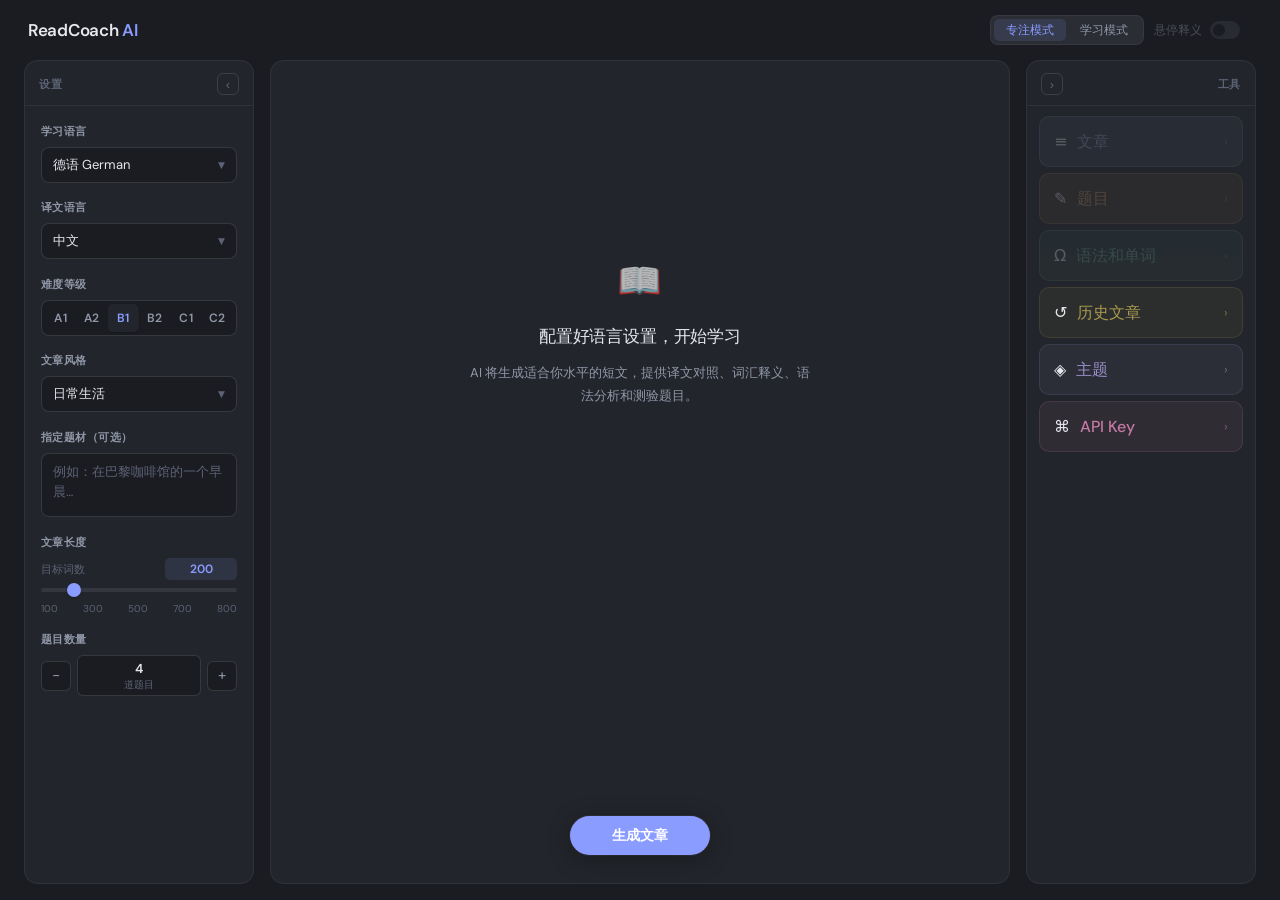
==== src/index.html @ 90c887c9 "Initial ReadCoach AI project" ====
<!DOCTYPE html>
<html lang="zh">

<head>
  <meta charset="UTF-8">
  <meta name="viewport" content="width=device-width, initial-scale=1.0">
  <title>ReadCoach AI · 智能语言学习</title>
  <link rel="stylesheet" href="css/theme.css">
  <link rel="stylesheet" href="css/layout.css">
  <link rel="stylesheet" href="css/components.css">
  <link rel="stylesheet" href="css/reading.css">
  <link rel="stylesheet" href="css/quiz.css">
</head>

<body>

  <!-- ═══════════════════════════════════════
       TOP BAR
       ═══════════════════════════════════════ -->
  <div class="top-bar">
    <div class="logo">ReadCoach<span> AI</span></div>
    <div class="top-bar-right">
      <div class="mode-toggle">
        <button class="mode-btn focus-active active" id="modeFocusBtn" onclick="setMode('focus')">专注模式</button>
        <button class="mode-btn" id="modeStudyBtn" onclick="setMode('study')">学习模式</button>
      </div>
      <div class="word-toggle">
        <span class="wt-label">悬停释义</span>
        <label class="toggle-switch">
          <input type="checkbox" id="wordModeToggle" checked onchange="updateWordMode()">
          <div class="tog-track"></div>
          <div class="tog-thumb"></div>
        </label>
      </div>
    </div>
  </div>

  <!-- ═══════════════════════════════════════
       THREE-COLUMN LAYOUT
       ═══════════════════════════════════════ -->
  <div class="three-col" id="threecol">

    <!-- ── LEFT COLUMN: params ── -->
    <div class="col col-left" id="colLeft">
      <div class="col-hdr">
        <span style="font-size:11px;font-weight:600;letter-spacing:.05em;color:var(--text3)">设置</span>
        <button class="col-collapse-btn" id="collapseBtn" onclick="toggleLeft()" title="收起">‹</button>
      </div>
      <div class="col-body">
        <div class="aside-inner">

          <div class="field-group">
            <div class="field-label">学习语言</div>
            <div class="custom-select" id="targetLangSelect" data-target="targetLang" data-callback="onLangChange">
              <div class="cs-header" onclick="toggleCS(event, 'targetLangSelect')">
                <span class="cs-header-text">德语 German</span>
                <span class="cs-arrow">▼</span>
              </div>
              <div class="cs-list">
                <div class="cs-option active" data-value="German" onclick="selectCS('targetLangSelect', this)">德语 German
                </div>
                <div class="cs-option" data-value="French" onclick="selectCS('targetLangSelect', this)">法语 French</div>
                <div class="cs-option" data-value="Spanish" onclick="selectCS('targetLangSelect', this)">西班牙语 Spanish
                </div>
                <div class="cs-option" data-value="Italian" onclick="selectCS('targetLangSelect', this)">意大利语 Italian
                </div>
                <div class="cs-option" data-value="Japanese" onclick="selectCS('targetLangSelect', this)">日语 Japanese
                </div>
                <div class="cs-option" data-value="Korean" onclick="selectCS('targetLangSelect', this)">韩语 Korean</div>
                <div class="cs-option" data-value="Portuguese" onclick="selectCS('targetLangSelect', this)">葡萄牙语
                  Portuguese</div>
                <div class="cs-option" data-value="Russian" onclick="selectCS('targetLangSelect', this)">俄语 Russian
                </div>
                <div class="cs-option" data-value="Arabic" onclick="selectCS('targetLangSelect', this)">阿拉伯语 Arabic
                </div>
                <div class="cs-option" data-value="Dutch" onclick="selectCS('targetLangSelect', this)">荷兰语 Dutch</div>
                <div class="cs-option" data-value="English" onclick="selectCS('targetLangSelect', this)">英语 English
                </div>
              </div>
            </div>
            <input type="hidden" id="targetLang" value="German">
          </div>

          <div class="field-group">
            <div class="field-label">译文语言</div>
            <div class="custom-select" id="nativeLangSelect" data-target="nativeLang">
              <div class="cs-header" onclick="toggleCS(event, 'nativeLangSelect')">
                <span class="cs-header-text">中文</span>
                <span class="cs-arrow">▼</span>
              </div>
              <div class="cs-list">
                <div class="cs-option active" data-value="Chinese" onclick="selectCS('nativeLangSelect', this)">中文</div>
                <div class="cs-option" data-value="English" onclick="selectCS('nativeLangSelect', this)">英文</div>
              </div>
            </div>
            <input type="hidden" id="nativeLang" value="Chinese">
          </div>

          <div class="field-group">
            <div class="field-label">难度等级</div>
            <div class="level-grid">
              <div class="level-btn" data-level="A1">A1</div>
              <div class="level-btn" data-level="A2">A2</div>
              <div class="level-btn active" data-level="B1">B1</div>
              <div class="level-btn" data-level="B2">B2</div>
              <div class="level-btn" data-level="C1">C1</div>
              <div class="level-btn" data-level="C2">C2</div>
            </div>
          </div>

          <div class="field-group">
            <div class="field-label">文章风格</div>
            <div class="style-dropdown" id="styleDropdown">
              <div class="style-header" id="styleHeader" onclick="toggleStyleList()">
                <span class="style-header-text" id="styleHeaderText">日常生活</span>
                <span class="style-arrow">▼</span>
              </div>
              <div class="style-list" id="styleList">
                <div class="style-option active" data-style="日常生活" onclick="selectStyle(this)"><span
                    class="s-check">✓</span>日常生活</div>
                <div class="style-option" data-style="旅行游记" onclick="selectStyle(this)"><span
                    class="s-check">✓</span>旅行游记</div>
                <div class="style-option" data-style="美食文化" onclick="selectStyle(this)"><span
                    class="s-check">✓</span>美食文化</div>
                <div class="style-option" data-style="历史故事" onclick="selectStyle(this)"><span
                    class="s-check">✓</span>历史故事</div>
                <div class="style-option" data-style="科技话题" onclick="selectStyle(this)"><span
                    class="s-check">✓</span>科技话题</div>
                <div class="style-option" data-style="自然环境" onclick="selectStyle(this)"><span
                    class="s-check">✓</span>自然环境</div>
                <div class="style-option" data-style="文学诗歌" onclick="selectStyle(this)"><span
                    class="s-check">✓</span>文学诗歌</div>
                <div class="style-option" data-style="新闻报道" onclick="selectStyle(this)"><span
                    class="s-check">✓</span>新闻报道</div>
                <div class="style-option" data-style="商务职场" onclick="selectStyle(this)"><span
                    class="s-check">✓</span>商务职场</div>
                <div class="style-option" data-style="儿童故事" onclick="selectStyle(this)"><span
                    class="s-check">✓</span>儿童故事</div>
                <div class="style-option" data-style="custom" onclick="selectStyle(this)"><span
                    class="s-check">✓</span>其他（自定义）</div>
                <div class="style-custom-row" id="styleCustomRow" style="display:none">
                  <input type="text" id="styleCustomInput" placeholder="输入自定义风格…" oninput="onCustomStyle()">
                </div>
              </div>
            </div>
          </div>

          <div class="field-group">
            <div class="field-label">指定题材（可选）</div>
            <textarea id="customTopic" placeholder="例如：在巴黎咖啡馆的一个早晨…"></textarea>
          </div>

          <div class="field-group">
            <div class="field-label">文章长度</div>
            <div class="length-slider-wrap">
              <div class="length-slider-top">
                <span style="font-size:11px;color:var(--text3)">目标词数</span>
                <input type="number" class="length-val" id="lengthVal" min="100" max="800" value="200"
                  onchange="onLengthChange()" onblur="onLengthChange()">
              </div>
              <input type="range" id="lengthSlider" min="100" max="800" step="1" value="200"
                oninput="updateLengthLabel()">
              <div class="length-range">
                <span>100</span><span>300</span><span>500</span><span>700</span><span>800</span>
              </div>
            </div>
          </div>

          <div class="field-group">
            <div class="field-label">题目数量</div>
            <div class="quiz-count-row">
              <button class="quiz-count-btn" id="quizCountDec" onclick="changeQuizCount(-1)">−</button>
              <div class="quiz-count-display">
                <span id="quizCountVal">4</span>
                <span class="quiz-count-sub">道题目</span>
              </div>
              <button class="quiz-count-btn" id="quizCountInc" onclick="changeQuizCount(1)">+</button>
            </div>
            <div class="quiz-warn" id="quizWarn">
              <span class="quiz-warn-icon">⚠</span>
              <span id="quizWarnText"></span>
            </div>
          </div>

        </div><!-- end aside-inner -->
      </div><!-- end col-body -->
    </div><!-- end col-left -->

    <!-- ── MIDDLE COLUMN: content area ── -->
    <div class="col col-mid" id="colMid">
      <div class="col-body mid-content">
        <div id="main">
          <div class="welcome" id="welcome">
            <div class="welcome-icon">📖</div>
            <h2>配置好语言设置，开始学习</h2>
            <p>AI 将生成适合你水平的短文，提供译文对照、词汇释义、语法分析和测验题目。</p>
          </div>
        </div>
      </div>
      <div class="gen-fab" id="genFab">
        <button class="btn-generate" id="generateBtn" onclick="generateArticle()">
          <svg class="spin-icon" width="13" height="13" viewBox="0 0 24 24" fill="none" stroke="currentColor"
            stroke-width="2.5">
            <path
              d="M12 2v4M12 18v4M4.93 4.93l2.83 2.83M16.24 16.24l2.83 2.83M2 12h4M18 12h4M4.93 19.07l2.83-2.83M16.24 7.76l2.83-2.83" />
          </svg>
          生成文章
        </button>
      </div>
    </div><!-- end col-mid -->

    <!-- ── RIGHT COLUMN: tool cards + inline panels ── -->
    <div class="col col-right" id="colRight">
      <div class="col-hdr">
        <button class="col-collapse-btn" id="collapseRightBtn" onclick="toggleRight()" title="收起">›</button>
        <span style="font-size:11px;font-weight:600;letter-spacing:.05em;color:var(--text3)">工具</span>
      </div>
      <div class="col-body">
        <div class="tool-grid">
          <div class="tool-card tc-article disabled" id="tcArticle" onclick="switchView('article')">
            <div class="tc-icon">≡</div>
            <div class="tc-label">文章</div>
            <div class="tc-arrow">›</div>
          </div>
          <div class="tool-card tc-quiz disabled" id="tcQuiz" onclick="switchView('quiz')">
            <div class="tc-icon">✎</div>
            <div class="tc-label">题目</div>
            <div class="tc-arrow">›</div>
          </div>
          <div class="tool-card tc-grammar disabled" id="tcGrammar" onclick="switchView('grammar')">
            <div class="tc-icon">Ω</div>
            <div class="tc-label">语法和单词</div>
            <div class="tc-arrow">›</div>
          </div>
          <div class="tool-card tc-history" id="tcHistory" onclick="openHistory()">
            <div class="tc-icon">↺</div>
            <div class="tc-label">历史文章</div>
            <div class="tc-arrow">›</div>
          </div>
          <div class="tool-card tc-theme" id="tcTheme" onclick="toggleThemePanel()">
            <div class="tc-icon">◈</div>
            <div class="tc-label">主题</div>
            <div class="tc-arrow">›</div>
          </div>
          <div class="tool-card tc-apikey" id="tcApiKey" onclick="toggleApiKey()">
            <div class="tc-icon">⌘</div>
            <div class="tc-label">API Key</div>
            <div class="tc-arrow">›</div>
          </div>
        </div>

        <!-- API Key inline panel -->
        <div class="right-panel" id="apiKeyDropdown">
          <div class="api-field-row">
            <label>模型</label>
            <select id="apiModelSelect" class="api-model-select" onchange="setModel(this.value)"></select>
          </div>
          <div class="api-field-row">
            <label id="apiKeyLabel">Key</label>
            <input type="password" id="apiKey" placeholder="sk-..." autocomplete="off" oninput="saveKey()">
          </div>
          <div class="api-field-row" style="justify-content:space-between">
            <div style="display:flex;align-items:center;gap:6px">
              <div class="api-status" id="apiStatus"></div>
              <span style="font-size:11px;color:var(--text3)">DeepSeek</span>
            </div>
            <button class="api-provider-btn active" onclick="toggleDebug()" id="debugToggleBtn"
              style="flex:none;padding:3px 10px">Debug</button>
          </div>
        </div>

        <!-- Theme inline panel -->
        <div class="right-panel" id="themePanelDropdown">
          <div style="font-size:11px;font-weight:600;color:var(--text3);letter-spacing:.04em;margin-bottom:2px">明暗模式
          </div>
          <div class="theme-mode-row">
            <button class="theme-opt-btn active" id="modeDarkBtn" onclick="setAppearance('dark')">🌙 暗色</button>
            <button class="theme-opt-btn" id="modeLightBtn" onclick="setAppearance('light')">☀️ 亮色</button>
          </div>
        </div>

      </div><!-- end col-body -->
    </div><!-- end col-right -->

  </div><!-- end three-col -->

  <!-- Tooltip -->
  <div class="tooltip" id="tooltip">
    <div class="tt-word-row">
      <span class="tt-word" id="ttWord"></span>
      <span class="gender-badge gb-hide" id="ttGender"></span>
    </div>
    <div class="tt-pos" id="ttPos"></div>
    <div class="tt-def" id="ttDef"></div>
    <div class="tt-loading" id="ttLoading"></div>
  </div>

  <!-- History overlay -->
  <div class="hist-overlay" id="histOverlay" onclick="histOverlayClick(event)">
    <div class="hist-panel">
      <div class="hist-hdr">
        <span class="hist-hdr-title">历史文章</span>
        <button class="hist-close" onclick="closeHistory()">✕</button>
      </div>
      <button class="hist-new-btn" onclick="newArticle()">
        <span class="hist-new-icon">+</span>
        <span>新建文章</span>
      </button>
      <div class="hist-list" id="histList"></div>
      <button class="hist-clear-btn" onclick="clearHistory()">清空全部历史</button>
    </div>
  </div>

  <!-- Debug panel -->
  <div id="debugWrap" style="display:none;position:fixed;inset:0;z-index:9999">
    <div style="position:absolute;inset:0;background:rgba(0,0,0,.65)" onclick="toggleDebug()"></div>
    <div
      style="position:absolute;top:32px;left:50%;transform:translateX(-50%);width:min(860px,96vw);height:calc(100vh - 64px);background:#16161e;border-radius:12px;display:flex;flex-direction:column;overflow:hidden;border:1px solid #3a3a5c;box-shadow:0 24px 64px rgba(0,0,0,.6)">
      <div
        style="display:flex;align-items:center;padding:10px 16px;background:#1e1e2c;border-bottom:1px solid #3a3a5c;gap:10px;flex-shrink:0">
        <span style="font:700 12px/1 monospace;color:#7c7cf8;letter-spacing:.06em">DEBUG</span>
        <span style="font-size:12px;color:#aaa">原始模型回复</span>
        <span style="font-size:11px;color:#555;margin-left:4px">· 点击条目展开 · 点击背景关闭</span>
        <button onclick="clearDebug()"
          style="margin-left:auto;font-size:11px;padding:3px 12px;border:1px solid #444;background:#2a2a3c;color:#ccc;border-radius:5px;cursor:pointer">清空</button>
        <button onclick="toggleDebug()"
          style="font-size:11px;padding:3px 12px;border:1px solid #444;background:#2a2a3c;color:#ccc;border-radius:5px;cursor:pointer">✕
          关闭</button>
      </div>
      <div id="debugPanel" style="flex:1;overflow-y:auto;padding:10px 12px;display:flex;flex-direction:column;gap:6px">
      </div>
    </div>
  </div>

  <!-- JS in dependency order -->
  <script src="js/api.js"></script>
  <script src="js/grammar.js"></script>
  <script src="js/history.js"></script>
  <script src="js/article.js"></script>
  <script src="js/quiz.js"></script>
  <script src="js/ui.js"></script>
</body>

</html>
---- src/css/theme.css ----
/* ============================================================
   ReadCoach AI · theme.css
   CSS custom properties + dark/light + blue/purple themes
   ============================================================ */

@import url('https://fonts.googleapis.com/css2?family=Crimson+Pro:ital,wght@0,400;0,500;0,600;1,400&family=DM+Sans:wght@400;500;600;700&display=swap');

/* ── Structural tokens ── */
:root {
  --aside-w: 280px;
  --header-h: 56px;
  --transition: 0.22s ease;
  --font-ui: 'DM Sans', 'Helvetica Neue', system-ui, sans-serif;
  --font-read: 'Crimson Pro', 'Source Serif Pro', Georgia, serif;

  --r-sm: 6px;
  --r-md: 8px;
  --r-lg: 12px;
  --r-xl: 16px;

  /* semantic status colors — theme-agnostic */
  --green: #4ade80;
  --green-bg: rgba(74, 222, 128, 0.10);
  --red: #f87171;
  --red-bg: rgba(248, 113, 113, 0.10);
  --teal: #5eead4;
  --teal-bg: rgba(94, 234, 212, 0.10);
  --pink: #f0a4b6;
  --pink-bg: rgba(240, 164, 182, 0.10);
  --blue-c: #7fb3e3;
  --blue-bg: rgba(127, 179, 227, 0.10);
}

/* ══ DARK · INDIGO (default) ══ */
:root,
html.theme-blue {
  --bg: #1a1c21;
  --bg2: #22252b;
  --bg3: #2a2d34;
  --surface: #34373f;
  --surface2: #40434c;
  --border: rgba(255, 255, 255, 0.06);
  --border2: rgba(255, 255, 255, 0.12);
  --text: #e6e8ee;
  --text2: #9097a8;
  --text3: #5d6376;
  --accent: #8a9cff;
  --accent2: #aab8ff;
  --accent-bg: rgba(138, 156, 255, 0.12);
  --amber: #8a9cff;
  --amber-bg: rgba(138, 156, 255, 0.10);
  --blue: #7fb3e3;
  --shadow-md: 0 4px 16px rgba(0, 0, 0, 0.35);
  --shadow-lg: 0 16px 48px rgba(0, 0, 0, 0.45);
}

/* ══ LIGHT · INDIGO ══ */
html.light.theme-blue,
html.theme-blue.light {
  --bg: #fafaf8;
  --bg2: #ffffff;
  --bg3: #f4f4f1;
  --surface: #ececea;
  --surface2: #dfdfdd;
  --border: rgba(20, 22, 30, 0.08);
  --border2: rgba(20, 22, 30, 0.16);
  --text: #181a1f;
  --text2: #5a6072;
  --text3: #8e94a3;
  --accent: #4c5fd8;
  --accent2: #3a4dc4;
  --accent-bg: rgba(76, 95, 216, 0.09);
  --amber: #4c5fd8;
  --amber-bg: rgba(76, 95, 216, 0.08);
  --blue: #2563a8;
  --shadow-md: 0 4px 14px rgba(20, 22, 30, 0.06);
  --shadow-lg: 0 16px 42px rgba(20, 22, 30, 0.10);
}

/* ══ DARK · VIOLET ══ */
html.theme-purple {
  --bg: #1a1c21;
  --bg2: #22252b;
  --bg3: #2a2d34;
  --surface: #34373f;
  --surface2: #40434c;
  --border: rgba(255, 255, 255, 0.06);
  --border2: rgba(255, 255, 255, 0.12);
  --text: #ecebf0;
  --text2: #9a93a8;
  --text3: #615a73;
  --accent: #b48dff;
  --accent2: #c9aaff;
  --accent-bg: rgba(180, 141, 255, 0.12);
  --amber: #b48dff;
  --amber-bg: rgba(180, 141, 255, 0.10);
  --blue: #7fb3e3;
  --shadow-md: 0 4px 16px rgba(0, 0, 0, 0.35);
  --shadow-lg: 0 16px 48px rgba(0, 0, 0, 0.45);
}

/* ══ LIGHT · VIOLET ══ */
html.theme-purple.light {
  --bg: #faf9fb;
  --bg2: #ffffff;
  --bg3: #f3f1f6;
  --surface: #ebe9ef;
  --surface2: #ddd9e4;
  --border: rgba(20, 18, 30, 0.08);
  --border2: rgba(20, 18, 30, 0.16);
  --text: #1b181f;
  --text2: #5c5670;
  --text3: #8e88a0;
  --accent: #7a4fd6;
  --accent2: #643cc0;
  --accent-bg: rgba(122, 79, 214, 0.09);
  --amber: #7a4fd6;
  --amber-bg: rgba(122, 79, 214, 0.08);
  --blue: #2563a8;
  --shadow-md: 0 4px 14px rgba(20, 18, 30, 0.06);
  --shadow-lg: 0 16px 42px rgba(20, 18, 30, 0.10);
}

* {
  box-sizing: border-box;
  margin: 0;
  padding: 0;
}

html,
body {
  min-height: 100%;
}

html {
  overflow-x: hidden;
}

body {
  background: var(--bg);
  color: var(--text);
  font-family: var(--font-ui);
  font-feature-settings: 'ss01', 'cv11';
  min-height: 100vh;
  display: flex;
  flex-direction: column;
  -webkit-font-smoothing: antialiased;
  -moz-osx-font-smoothing: grayscale;
  overflow-x: hidden;
  max-width: 100vw;
}
---- src/css/layout.css ----
/* ============================================================
   ReadCoach AI · layout.css
   Three-column layout, top bar, column collapse
   ============================================================ */

html,
body {
  height: 100%;
}

body {
  height: 100vh;
  overflow: hidden;
  padding: 0 24px 16px;
  /* top handled by .top-bar */
  display: flex;
  flex-direction: column;
  gap: 0;
}

/* Logo */
.logo {
  font-family: var(--font-ui);
  font-size: 17px;
  font-weight: 600;
  color: var(--text);
  letter-spacing: -0.015em;
  white-space: nowrap;
  padding-right: 0.5rem;
  flex-shrink: 0;
}

.logo span {
  color: var(--accent);
  font-weight: 600;
}

.header-right {
  display: flex;
  align-items: center;
  gap: 8px;
  margin-left: auto;
  flex-shrink: 0;
}

/* ── Top bar ── */
.top-bar {
  height: 60px;
  flex-shrink: 0;
  display: flex;
  align-items: center;
  justify-content: space-between;
  padding: 0 4px;
  gap: 16px;
}

.top-bar-right {
  display: flex;
  align-items: center;
  gap: 10px;
  flex-shrink: 0;
}

/* word-toggle in top bar: remove left border */
.top-bar .word-toggle {
  border-left: none;
  padding-left: 0;
}

.three-col {
  flex: 1;
  display: flex;
  gap: 16px;
  min-height: 0;
  overflow: hidden;
}

/* ── Generic column card ── */
.col {
  background: var(--bg2);
  border: 1px solid var(--border);
  border-radius: 14px;
  display: flex;
  flex-direction: column;
  overflow: hidden;
  min-height: 0;
}

.col-hdr {
  display: flex;
  align-items: center;
  justify-content: space-between;
  padding: 12px 14px 10px;
  border-bottom: 1px solid var(--border);
  flex-shrink: 0;
}

.col-body {
  flex: 1;
  overflow-y: auto;
  min-height: 0;
}

/* ── LEFT column ── */
.col-left {
  flex: 1 0 0px;
  min-width: 210px;
  transition: min-width var(--transition), flex var(--transition), border-width var(--transition);
}

.col-left.collapsed {
  flex: 0 0 36px !important;
  min-width: 36px !important;
}

.col-collapse-btn {
  background: none;
  border: 1px solid var(--border2);
  color: var(--text3);
  width: 22px;
  height: 22px;
  border-radius: var(--r-sm);
  cursor: pointer;
  display: flex;
  align-items: center;
  justify-content: center;
  font-size: 13px;
  flex-shrink: 0;
  line-height: 1;
  transition: var(--transition);
}

.col-collapse-btn:hover {
  background: var(--bg3);
  color: var(--text);
}

.aside-inner {
  padding: 1.1rem 1rem 1.2rem;
  display: flex;
  flex-direction: column;
  gap: 1.1rem;
}

/* ── MIDDLE column ── */
.col-mid {
  flex: 3.236 0 0px;
  /* golden-ratio: mid ≈ 61.8 %, each side ≈ 19.1 % */
  min-width: 0;
  position: relative;
}

.mid-content {
  padding: 1.5rem 2rem 5rem;
  display: flex;
  flex-direction: column;
  align-items: center;
  gap: 1.25rem;
}

.mid-content>* {
  width: 100%;
  max-width: 1280px;
}

/* View switching */
.mid-view-article #quizSection,
.mid-view-article #grammarSection {
  display: none;
}

.mid-view-quiz #articleCard,
.mid-view-quiz #grammarSection {
  display: none;
}

.mid-view-grammar #articleCard,
.mid-view-grammar #quizSection {
  display: none;
}

/* Floating generate button */
.gen-fab {
  position: absolute;
  bottom: 28px;
  left: 50%;
  transform: translateX(-50%);
  z-index: 10;
  display: flex;
}

/* ── RIGHT column ── */
.col-right {
  flex: 1 0 0px;
  min-width: 190px;
  transition: min-width var(--transition), flex var(--transition), border-width var(--transition);
}

.col-right.collapsed {
  flex: 0 0 36px !important;
  min-width: 36px !important;
}

/* Thin-strip state: hide body + label, center the toggle button */
.col-left.collapsed .col-body,
.col-right.collapsed .col-body {
  display: none;
}

.col-left.collapsed .col-hdr,
.col-right.collapsed .col-hdr {
  justify-content: center;
  border-bottom: none;
  padding: 12px 7px;
}

.col-left.collapsed .col-hdr> :not(button),
.col-right.collapsed .col-hdr> :not(button) {
  display: none;
}

/* three-col needs position:relative for any absolute children */
.three-col {
  position: relative;
}

/* Main content container */
#main {
  width: 100%;
  display: flex;
  flex-direction: column;
  gap: 1.25rem;
}

/* Welcome: center vertically in mid column */
.welcome {
  min-height: 55vh;
}
---- src/css/components.css ----
/* ============================================================
   ReadCoach AI · components.css
   Shared UI: buttons, cards, inputs, toggles, tool-grid,
   panels, modals, history, debug
   ============================================================ */

/* generic small pill button used across the header */
.btn-hist {
  background: transparent;
  border: 1px solid var(--border2);
  color: var(--text2);
  font-family: var(--font-ui);
  font-size: 12px;
  font-weight: 500;
  padding: 6px 11px;
  border-radius: var(--r-md);
  cursor: pointer;
  display: inline-flex;
  align-items: center;
  gap: 6px;
  white-space: nowrap;
  transition: var(--transition);
  height: 30px;
}

.btn-hist:hover {
  border-color: var(--text2);
  color: var(--text);
  background: var(--bg3);
}

/* mode toggle (focus / study) */
.mode-toggle {
  display: inline-flex;
  align-items: center;
  background: var(--bg3);
  border: 1px solid var(--border);
  border-radius: var(--r-md);
  padding: 3px;
  gap: 2px;
  height: 30px;
  flex-shrink: 0;
}

.mode-btn {
  font-size: 12px;
  font-weight: 500;
  padding: 0 12px;
  height: 22px;
  border: none;
  background: none;
  color: var(--text2);
  cursor: pointer;
  border-radius: 5px;
  transition: var(--transition);
  font-family: var(--font-ui);
  white-space: nowrap;
}

.mode-btn:hover {
  color: var(--text);
}

.mode-btn.active {
  background: var(--bg2);
  color: var(--text);
  box-shadow: 0 1px 3px rgba(0, 0, 0, 0.12);
}

.mode-btn.focus-active {
  background: var(--accent-bg);
  color: var(--accent);
  box-shadow: none;
}

/* hover-translate toggle */
.word-toggle {
  display: inline-flex;
  align-items: center;
  gap: 8px;
  padding: 0 12px;
  height: 30px;
  border-left: 1px solid var(--border);
  flex-shrink: 0;
}

.wt-label {
  font-size: 12px;
  color: var(--text2);
  white-space: nowrap;
}

.toggle-switch {
  position: relative;
  width: 30px;
  height: 18px;
  cursor: pointer;
  flex-shrink: 0;
}

.toggle-switch input {
  opacity: 0;
  width: 0;
  height: 0;
  position: absolute;
}

.tog-track {
  position: absolute;
  inset: 0;
  background: var(--surface2);
  border-radius: 9px;
  transition: var(--transition);
}

.tog-thumb {
  position: absolute;
  top: 3px;
  left: 3px;
  width: 12px;
  height: 12px;
  background: var(--bg);
  border-radius: 50%;
  transition: var(--transition);
  box-shadow: 0 1px 2px rgba(0, 0, 0, 0.15);
}

.toggle-switch input:checked~.tog-track {
  background: var(--accent);
}

.toggle-switch input:checked~.tog-thumb {
  left: 15px;
  background: #fff;
}

/* API key collapsible */
.api-key-wrap {
  position: relative;
  display: flex;
  align-items: center;
}

.api-key-trigger {
  display: inline-flex;
  align-items: center;
  gap: 7px;
  cursor: pointer;
  padding: 0 11px;
  height: 30px;
  border-radius: var(--r-md);
  background: transparent;
  border: 1px solid var(--border2);
  transition: var(--transition);
}

.api-key-trigger:hover {
  border-color: var(--text2);
  background: var(--bg3);
}

.api-key-trigger-label {
  font-size: 12px;
  font-weight: 500;
  color: var(--text2);
  white-space: nowrap;
}

.api-status {
  width: 7px;
  height: 7px;
  border-radius: 50%;
  background: var(--text3);
  flex-shrink: 0;
  transition: background 0.3s;
}

.api-status.ok {
  background: var(--green);
  box-shadow: 0 0 6px var(--green);
}

.api-key-dropdown {
  position: absolute;
  top: calc(100% + 8px);
  right: 0;
  background: var(--bg2);
  border: 1px solid var(--border2);
  border-radius: var(--r-lg);
  padding: 14px 16px;
  display: flex;
  flex-direction: column;
  gap: 10px;
  min-width: 310px;
  box-shadow: var(--shadow-lg);
  z-index: 500;
  opacity: 0;
  pointer-events: none;
  transform: translateY(-4px);
  transition: var(--transition);
}

.api-key-dropdown.open {
  opacity: 1;
  pointer-events: all;
  transform: translateY(0);
}

.api-provider-btns {
  display: flex;
  gap: 4px;
}

.api-provider-btn {
  flex: 1;
  font-size: 11px;
  font-weight: 500;
  padding: 4px 4px;
  border: 1px solid var(--border2);
  background: transparent;
  color: var(--text2);
  border-radius: var(--r-sm);
  cursor: pointer;
  font-family: var(--font-ui);
  transition: var(--transition);
  white-space: nowrap;
  text-align: center;
}

.api-provider-btn:hover {
  border-color: var(--text2);
  color: var(--text);
  background: var(--bg3);
}

.api-provider-btn.active {
  background: var(--accent-bg);
  border-color: var(--accent);
  color: var(--accent);
}

.api-field-row {
  display: flex;
  align-items: center;
  gap: 8px;
}

.api-field-row label {
  font-size: 11px;
  color: var(--text3);
  white-space: nowrap;
  min-width: 30px;
}

.api-model-select {
  flex: 1;
  background: var(--bg3);
  border: 1px solid var(--border);
  color: var(--text);
  font-size: 12px;
  padding: 5px 8px;
  border-radius: var(--r-sm);
  font-family: var(--font-ui);
  cursor: pointer;
  appearance: none;
  background-image: url("data:image/svg+xml,%3Csvg xmlns='http://www.w3.org/2000/svg' width='12' height='12' viewBox='0 0 24 24'%3E%3Cpath fill='%239097a8' d='M7 10l5 5 5-5z'/%3E%3C/svg%3E");
  background-repeat: no-repeat;
  background-position: right 6px center;
  padding-right: 22px;
}

.api-model-select:focus {
  outline: none;
  border-color: var(--accent);
}

.api-key-dropdown input {
  flex: 1;
  background: var(--bg3);
  border: 1px solid var(--border);
  color: var(--text);
  font-size: 12px;
  padding: 6px 10px;
  border-radius: var(--r-sm);
  font-family: ui-monospace, 'SF Mono', Menlo, monospace;
}

.api-key-dropdown input:focus {
  outline: none;
  border-color: var(--accent);
}

/* ════════════════════════════════════
   SIDEBAR FORM
   ════════════════════════════════════ */
.field-group {
  display: flex;
  flex-direction: column;
  gap: 8px;
}

.field-label {
  font-size: 11px;
  font-weight: 600;
  letter-spacing: 0.04em;
  color: var(--text2);
  text-transform: none;
}

select,
textarea {
  background: var(--bg);
  border: 1px solid var(--border2);
  color: var(--text);
  font-family: var(--font-ui);
  font-size: 13px;
  padding: 8px 11px;
  border-radius: var(--r-md);
  width: 100%;
  transition: border-color 0.2s;
  appearance: none;
}

select:hover,
textarea:hover {
  border-color: var(--text3);
}

select:focus,
textarea:focus {
  outline: none;
  border-color: var(--accent);
}

select {
  cursor: pointer;
  background-image: url("data:image/svg+xml,%3Csvg xmlns='http://www.w3.org/2000/svg' width='12' height='12' viewBox='0 0 24 24'%3E%3Cpath fill='%239097a8' d='M7 10l5 5 5-5z'/%3E%3C/svg%3E");
  background-repeat: no-repeat;
  background-position: right 9px center;
  padding-right: 28px;
}

textarea {
  resize: none;
  min-height: 64px;
  max-height: 300px;
  overflow-y: hidden;
  line-height: 1.55;
}

textarea::placeholder {
  color: var(--text3);
}

/* Level grid — segmented control with sliding pill */
.level-grid {
  display: grid;
  grid-template-columns: repeat(6, 1fr);
  gap: 0;
  background: var(--bg);
  border: 1px solid var(--border2);
  border-radius: var(--r-md);
  padding: 3px;
  position: relative;
  --level-index: 2;
  /* B1 by default */
}

/* Sliding background pill */
.level-grid::before {
  content: '';
  position: absolute;
  top: 3px;
  bottom: 3px;
  left: 3px;
  width: calc((100% - 6px) / 6);
  background: var(--bg2);
  border-radius: 5px;
  box-shadow: 0 1px 2px rgba(0, 0, 0, 0.08);
  transform: translateX(calc(var(--level-index) * 100%));
  transition: transform 0.34s cubic-bezier(0.32, 0.72, 0, 1);
  z-index: 0;
  pointer-events: none;
}

.level-btn {
  position: relative;
  z-index: 1;
  background: transparent;
  border: none;
  color: var(--text2);
  font-size: 12px;
  font-weight: 600;
  padding: 6px 0;
  border-radius: 5px;
  cursor: pointer;
  text-align: center;
  transition: color 0.2s ease;
  letter-spacing: 0.02em;
}

.level-btn:hover {
  color: var(--text);
}

.level-btn.active {
  color: var(--accent);
}

.level-btn.active:hover {
  color: var(--accent);
}

/* Custom select (for 学习语言 / 译文语言) */
.custom-select {
  position: relative;
}

.cs-header {
  display: flex;
  align-items: center;
  justify-content: space-between;
  background: var(--bg);
  border: 1px solid var(--border2);
  padding: 8px 11px;
  border-radius: var(--r-md);
  cursor: pointer;
  transition: border-color 0.15s;
  user-select: none;
  font-size: 13px;
  color: var(--text);
}

.cs-header:hover {
  border-color: var(--text3);
}

.custom-select.open .cs-header {
  border-color: var(--accent);
  border-bottom-left-radius: 0;
  border-bottom-right-radius: 0;
}

.cs-header-text {
  font-size: 13px;
  color: var(--text);
}

.cs-arrow {
  font-size: 9px;
  color: var(--text3);
  transition: transform 0.22s ease;
}

.custom-select.open .cs-arrow {
  transform: rotate(180deg);
}

.cs-list {
  background: var(--bg2);
  border: 1px solid var(--accent);
  border-top: none;
  border-bottom-left-radius: var(--r-md);
  border-bottom-right-radius: var(--r-md);
  max-height: 260px;
  overflow-y: auto;
  position: absolute;
  width: 100%;
  z-index: 60;
  box-shadow: var(--shadow-md);
  opacity: 0;
  visibility: hidden;
  transform: translateY(-6px) scaleY(0.96);
  transform-origin: top center;
  transition:
    opacity 0.18s ease,
    transform 0.26s cubic-bezier(0.32, 0.72, 0, 1),
    visibility 0s linear 0.18s;
}

.custom-select.open .cs-list {
  opacity: 1;
  visibility: visible;
  transform: translateY(0) scaleY(1);
  transition:
    opacity 0.2s ease,
    transform 0.28s cubic-bezier(0.32, 0.72, 0, 1),
    visibility 0s linear 0s;
}

.cs-option {
  padding: 8px 12px;
  font-size: 13px;
  color: var(--text2);
  cursor: pointer;
  transition: background 0.1s, color 0.1s;
}

.cs-option:hover {
  background: var(--bg3);
  color: var(--text);
}

.cs-option.active {
  color: var(--accent);
  background: var(--accent-bg);
}

/* Style dropdown */
.style-dropdown {
  position: relative;
}

.style-header {
  display: flex;
  align-items: center;
  justify-content: space-between;
  background: var(--bg);
  border: 1px solid var(--border2);
  padding: 8px 11px;
  border-radius: var(--r-md);
  cursor: pointer;
  transition: var(--transition);
  user-select: none;
}

.style-header:hover {
  border-color: var(--text3);
}

.style-header.open {
  border-color: var(--accent);
  border-bottom-left-radius: 0;
  border-bottom-right-radius: 0;
}

.style-header-text {
  font-size: 13px;
  color: var(--text);
}

.style-arrow {
  font-size: 9px;
  color: var(--text3);
  transition: transform 0.2s;
}

.style-header.open .style-arrow {
  transform: rotate(180deg);
}

.style-list {
  background: var(--bg2);
  border: 1px solid var(--accent);
  border-top: none;
  border-bottom-left-radius: var(--r-md);
  border-bottom-right-radius: var(--r-md);
  max-height: 220px;
  overflow-y: auto;
  position: absolute;
  width: 100%;
  z-index: 60;
  box-shadow: var(--shadow-md);
  opacity: 0;
  visibility: hidden;
  transform: translateY(-6px) scaleY(0.96);
  transform-origin: top center;
  transition:
    opacity 0.18s ease,
    transform 0.26s cubic-bezier(0.32, 0.72, 0, 1),
    visibility 0s linear 0.18s;
}

.style-list.open {
  opacity: 1;
  visibility: visible;
  transform: translateY(0) scaleY(1);
  transition:
    opacity 0.2s ease,
    transform 0.28s cubic-bezier(0.32, 0.72, 0, 1),
    visibility 0s linear 0s;
}

.style-option {
  padding: 8px 12px;
  font-size: 13px;
  color: var(--text2);
  cursor: pointer;
  transition: background 0.1s;
  display: flex;
  align-items: center;
  gap: 7px;
}

.style-option:hover {
  background: var(--bg3);
  color: var(--text);
}

.style-option.active {
  color: var(--accent);
  background: var(--accent-bg);
}

.s-check {
  opacity: 0;
  font-size: 10px;
  flex-shrink: 0;
}

.style-option.active .s-check {
  opacity: 1;
}

.style-custom-row {
  padding: 6px 10px;
  border-top: 1px solid var(--border);
}

.style-custom-row input {
  background: var(--bg);
  border: 1px solid var(--border2);
  color: var(--text);
  font-size: 12px;
  padding: 6px 9px;
  border-radius: var(--r-sm);
  width: 100%;
  font-family: var(--font-ui);
}

.style-custom-row input:focus {
  outline: none;
  border-color: var(--accent);
}

.style-custom-row input::placeholder {
  color: var(--text3);
}

/* Length slider */
.length-slider-wrap {
  display: flex;
  flex-direction: column;
  gap: 8px;
}

.length-slider-top {
  display: flex;
  justify-content: space-between;
  align-items: baseline;
}

.length-slider-top>span:first-child {
  font-size: 12px;
  color: var(--text3);
}

.length-val {
  font-size: 12px;
  font-weight: 600;
  color: var(--accent);
  background: var(--accent-bg);
  padding: 2px 9px;
  border-radius: 5px;
  min-width: 56px;
  text-align: center;
}

/* Editable word-count input */
input.length-val {
  width: 72px;
  border: 1px solid transparent;
  font-family: var(--font-ui);
  cursor: text;
  -moz-appearance: textfield;
  appearance: textfield;
  padding: 2px 6px;
}

input.length-val::-webkit-outer-spin-button,
input.length-val::-webkit-inner-spin-button {
  -webkit-appearance: none;
  margin: 0;
}

input.length-val:focus {
  outline: none;
  border-color: var(--accent);
}

.length-range {
  display: flex;
  justify-content: space-between;
  font-size: 10px;
  color: var(--text3);
  margin-top: 2px;
}

input[type=range] {
  -webkit-appearance: none;
  appearance: none;
  width: 100%;
  height: 4px;
  background: var(--surface);
  border-radius: 2px;
  outline: none;
  cursor: pointer;
}

input[type=range]::-webkit-slider-thumb {
  -webkit-appearance: none;
  width: 14px;
  height: 14px;
  border-radius: 50%;
  background: var(--accent);
  cursor: pointer;
  transition: var(--transition);
  box-shadow: 0 1px 3px rgba(0, 0, 0, 0.2);
}

input[type=range]::-webkit-slider-thumb:hover {
  transform: scale(1.15);
}

input[type=range]::-moz-range-thumb {
  width: 14px;
  height: 14px;
  border-radius: 50%;
  background: var(--accent);
  border: none;
  cursor: pointer;
}

/* Quiz count stepper */
.quiz-count-row {
  display: flex;
  align-items: center;
  gap: 6px;
}

.quiz-count-btn {
  width: 30px;
  height: 30px;
  background: var(--bg);
  border: 1px solid var(--border2);
  color: var(--text2);
  border-radius: var(--r-sm);
  cursor: pointer;
  font-size: 15px;
  line-height: 1;
  display: flex;
  align-items: center;
  justify-content: center;
  transition: var(--transition);
  flex-shrink: 0;
  font-family: var(--font-ui);
}

.quiz-count-btn:hover:not(:disabled) {
  border-color: var(--accent);
  color: var(--accent);
}

.quiz-count-btn:disabled {
  opacity: 0.35;
  cursor: not-allowed;
}

.quiz-count-display {
  flex: 1;
  text-align: center;
  font-size: 13px;
  font-weight: 600;
  color: var(--text);
  background: var(--bg);
  border: 1px solid var(--border2);
  border-radius: var(--r-sm);
  padding: 4px 0;
  line-height: 1.35;
}

.quiz-count-sub {
  font-size: 10px;
  color: var(--text3);
  display: block;
  font-weight: 400;
}

.quiz-warn {
  display: none;
  margin-top: 7px;
  padding: 8px 10px;
  border-radius: var(--r-sm);
  font-size: 11px;
  line-height: 1.55;
  gap: 6px;
  align-items: flex-start;
}

.quiz-warn.show {
  display: flex;
}

.quiz-warn.lvl-caution {
  background: rgba(251, 191, 36, 0.08);
  border: 1px solid rgba(251, 191, 36, 0.22);
  color: #d4a418;
}

.quiz-warn.lvl-danger {
  background: var(--red-bg);
  border: 1px solid rgba(248, 113, 113, 0.25);
  color: var(--red);
}

.quiz-warn-icon {
  flex-shrink: 0;
  margin-top: 1px;
}

/* Generate button */
.btn-generate {
  width: 100%;
  background: var(--accent);
  color: #fff;
  border: none;
  font-family: var(--font-ui);
  font-size: 14px;
  font-weight: 600;
  padding: 11px;
  border-radius: var(--r-md);
  cursor: pointer;
  transition: var(--transition);
  display: flex;
  align-items: center;
  justify-content: center;
  gap: 7px;
  letter-spacing: 0.01em;
}

.btn-generate:hover {
  background: var(--accent2);
  transform: translateY(-1px);
  box-shadow: 0 4px 14px rgba(0, 0, 0, 0.15);
}

.btn-generate:active {
  transform: translateY(0);
}

.btn-generate:disabled {
  opacity: 0.55;
  cursor: not-allowed;
  transform: none;
  box-shadow: none;
}

.spin-icon {
  animation: spin 1s linear infinite;
  display: none;
}

.btn-generate.loading .spin-icon {
  display: block;
}

@keyframes spin {
  to {
    transform: rotate(360deg);
  }
}

/* Generate FAB button */
.gen-fab .btn-generate {
  width: auto;
  min-width: 140px;
  padding: 10px 28px;
  border-radius: 24px;
  box-shadow: 0 4px 24px rgba(0, 0, 0, .3), 0 0 0 1px rgba(255, 255, 255, .06);
}

/* Tool grid */
.tool-grid {
  display: flex;
  flex-direction: column;
  gap: 6px;
  padding: 10px 12px;
}

.tool-card {
  border-radius: 10px;
  padding: 16px 14px;
  cursor: pointer;
  display: flex;
  flex-direction: row;
  align-items: center;
  gap: 10px;
  transition: var(--transition);
  user-select: none;
  border: 1px solid transparent;
}

.tool-card:hover:not(.disabled) {
  filter: brightness(1.12);
}

.tool-card.disabled {
  opacity: 0.28;
  cursor: not-allowed;
  pointer-events: none;
}

.tool-card.tc-active {
  outline: 2px solid var(--tc-c, var(--accent));
  outline-offset: -1px;
}

.tc-icon {
  font-size: 16px;
  line-height: 1;
  flex-shrink: 0;
}

.tc-label {
  font-size: 16px;
  font-weight: 500;
  color: var(--tc-c, var(--text2));
  line-height: 1;
  flex: 1;
}

.tc-arrow {
  font-size: 13px;
  color: var(--tc-c, var(--text3));
  opacity: 0.6;
  flex-shrink: 0;
}

.tc-article {
  background: rgba(138, 160, 204, .22);
  border-color: rgba(138, 160, 204, .38);
  --tc-c: #8aa0cc;
}

.tc-quiz {
  background: rgba(196, 147, 104, .22);
  border-color: rgba(196, 147, 104, .38);
  --tc-c: #c49368;
}

.tc-grammar {
  background: rgba(106, 170, 140, .22);
  border-color: rgba(106, 170, 140, .38);
  --tc-c: #6aaa8c;
}

.tc-history {
  background: rgba(168, 152, 80, .08);
  border-color: rgba(168, 152, 80, .16);
  --tc-c: #a89850;
}

.tc-theme {
  background: rgba(154, 142, 200, .08);
  border-color: rgba(154, 142, 200, .16);
  --tc-c: #9a8ec8;
}

.tc-apikey {
  background: rgba(196, 122, 164, .08);
  border-color: rgba(196, 122, 164, .16);
  --tc-c: #c47aa4;
}

/* Right-column inline panels */
.right-panel {
  margin: 0 12px 12px;
  background: var(--surface);
  border: 1px solid var(--border2);
  border-radius: 10px;
  padding: 12px;
  display: none;
  flex-direction: column;
  gap: 10px;
  font-size: 13px;
}

.right-panel.open {
  display: flex;
}

/* Right-panel inputs (API key etc.) */
.right-panel input[type="password"],
.right-panel input[type="text"] {
  flex: 1;
  min-width: 0;
  background: var(--bg3);
  border: 1px solid var(--border2);
  color: var(--text);
  font-size: 12px;
  padding: 6px 10px;
  border-radius: var(--r-sm);
  font-family: ui-monospace, 'SF Mono', Menlo, monospace;
  box-sizing: border-box;
}

.right-panel input[type="password"]:focus,
.right-panel input[type="text"]:focus {
  outline: none;
  border-color: var(--accent);
}

.right-panel .api-field-row {
  gap: 8px;
  align-items: center;
}

/* Theme panel */
.theme-panel-wrap {
  position: relative;
  display: flex;
  align-items: center;
}

.theme-panel-trigger {
  display: flex;
  align-items: center;
}

.theme-panel-dropdown {
  position: absolute;
  top: calc(100% + 8px);
  right: 0;
  background: var(--bg2);
  border: 1px solid var(--border2);
  border-radius: var(--r-lg);
  padding: 14px;
  width: 200px;
  z-index: 500;
  opacity: 0;
  pointer-events: none;
  transform: translateY(-4px);
  transition: var(--transition);
  box-shadow: var(--shadow-lg);
}

.theme-panel-dropdown.open {
  opacity: 1;
  pointer-events: all;
  transform: translateY(0);
}

.theme-panel-section {
  font-size: 10px;
  font-weight: 600;
  letter-spacing: 0.08em;
  text-transform: uppercase;
  color: var(--text3);
  margin-bottom: 8px;
}

.theme-mode-row,
.theme-color-row {
  display: grid;
  grid-template-columns: 1fr 1fr;
  gap: 6px;
}

.theme-opt-btn,
.theme-color-btn {
  background: var(--bg);
  border: 1px solid var(--border2);
  color: var(--text2);
  font-family: var(--font-ui);
  font-size: 12px;
  font-weight: 500;
  padding: 7px 0;
  border-radius: var(--r-sm);
  cursor: pointer;
  transition: var(--transition);
  width: 100%;
}

.theme-color-btn {
  display: flex;
  align-items: center;
  justify-content: center;
  gap: 6px;
}

.theme-opt-btn.active,
.theme-color-btn.active {
  background: var(--accent-bg);
  border-color: var(--accent);
  color: var(--accent);
}

.theme-opt-btn:hover:not(.active),
.theme-color-btn:hover:not(.active) {
  border-color: var(--text3);
  color: var(--text);
}

.color-swatch {
  width: 11px;
  height: 11px;
  border-radius: 50%;
  flex-shrink: 0;
}

/* Loading */
.pending-placeholder {
  display: flex;
  align-items: center;
  justify-content: center;
  min-height: calc(100vh - 220px);
  color: var(--text3);
  font-size: 18px;
  letter-spacing: .08em;
}

.loading-placeholder {
  display: flex;
  align-items: center;
  justify-content: center;
  min-height: calc(100vh - 220px);
}

.loading-dot {
  width: 6px;
  height: 6px;
  border-radius: 50%;
  background: var(--accent);
  opacity: 0.4;
  display: inline-block;
  margin-right: 5px;
  animation: dotpulse 1.2s ease-in-out infinite;
}

.loading-dot:nth-child(2) {
  animation-delay: 0.2s;
}

.loading-dot:nth-child(3) {
  animation-delay: 0.4s;
}

@keyframes dotpulse {

  0%,
  80%,
  100% {
    opacity: 0.2;
    transform: scale(0.85);
  }

  40% {
    opacity: 1;
    transform: scale(1);
  }
}

/* Streaming cursor */
.streaming-indicator {
  display: inline-block;
  width: 3px;
  height: 1.1em;
  background: var(--accent);
  border-radius: 1px;
  animation: blink 0.9s ease-in-out infinite;
  vertical-align: text-bottom;
  margin-left: 2px;
}

@keyframes blink {

  0%,
  100% {
    opacity: 1;
  }

  50% {
    opacity: 0;
  }
}

.error-msg {
  background: var(--red-bg);
  border: 1px solid rgba(248, 113, 113, 0.25);
  color: var(--red);
  padding: 10px 14px;
  border-radius: var(--r-md);
  font-size: 13px;
}

/* Toast (top-center, fixed) */
.toast-error {
  position: fixed;
  top: calc(var(--header-h) + 14px);
  left: 50%;
  background: var(--bg2);
  border: 1px solid rgba(248, 113, 113, 0.35);
  color: var(--red);
  padding: 11px 14px 11px 16px;
  border-radius: var(--r-md);
  font-size: 13px;
  font-weight: 500;
  display: flex;
  align-items: center;
  gap: 10px;
  z-index: 9999;
  box-shadow: var(--shadow-lg);
  opacity: 0;
  transform: translate(-50%, -12px);
  transition: opacity 0.25s, transform 0.25s;
  max-width: min(440px, calc(100vw - 32px));
}

.toast-error.show {
  opacity: 1;
  transform: translate(-50%, 0);
}

.toast-error .toast-icon {
  font-size: 14px;
  flex-shrink: 0;
}

.toast-error .toast-msg {
  flex: 1;
  line-height: 1.5;
}

.toast-error .toast-close {
  background: none;
  border: none;
  color: var(--red);
  opacity: 0.65;
  cursor: pointer;
  font-size: 12px;
  padding: 2px 6px;
  border-radius: 4px;
  transition: var(--transition);
  flex-shrink: 0;
}

.toast-error .toast-close:hover {
  opacity: 1;
  background: var(--red-bg);
}

/* Tooltip */
.tooltip {
  position: fixed;
  background: var(--bg2);
  border: 1px solid var(--border2);
  border-radius: var(--r-md);
  padding: 11px 14px;
  max-width: 260px;
  z-index: 9999;
  pointer-events: none;
  opacity: 0;
  transform: translateY(4px);
  transition: var(--transition);
  box-shadow: var(--shadow-lg);
}

.tooltip.show {
  opacity: 1;
  transform: translateY(0);
}

.tt-word-row {
  display: flex;
  align-items: center;
  gap: 7px;
  margin-bottom: 3px;
}

.tt-word {
  font-size: 15px;
  font-weight: 600;
  color: var(--accent);
  font-family: var(--font-read);
}

.tt-pos {
  font-size: 10px;
  color: var(--text3);
  margin-bottom: 5px;
  font-style: italic;
}

.tt-def {
  font-size: 12px;
  color: var(--text);
  line-height: 1.55;
  white-space: pre-line;
}

.tt-loading {
  font-size: 12px;
  color: var(--text3);
}

/* History panel */
.hist-overlay {
  position: fixed;
  inset: 0;
  background: rgba(0, 0, 0, 0.45);
  backdrop-filter: blur(2px);
  z-index: 300;
  display: none;
  justify-content: flex-end;
}

.hist-overlay.show {
  display: flex;
}

.hist-panel {
  background: var(--bg2);
  border-left: 1px solid var(--border);
  width: 360px;
  display: flex;
  flex-direction: column;
  height: 100%;
  box-shadow: -8px 0 32px rgba(0, 0, 0, 0.2);
}

.hist-hdr {
  padding: 1rem 1.2rem;
  border-bottom: 1px solid var(--border);
  display: flex;
  align-items: center;
}

.hist-hdr-title {
  font-size: 14px;
  font-weight: 600;
  flex: 1;
  color: var(--text);
}

.hist-close {
  background: none;
  border: none;
  color: var(--text3);
  cursor: pointer;
  font-size: 18px;
  padding: 2px 6px;
  line-height: 1;
  border-radius: 4px;
}

.hist-close:hover {
  color: var(--text);
  background: var(--bg3);
}

.hist-list {
  flex: 1;
  overflow-y: auto;
  padding: 0.75rem;
}

.hist-empty {
  text-align: center;
  color: var(--text3);
  font-size: 12px;
  padding: 2.5rem;
}

.hist-item {
  background: var(--bg);
  border: 1px solid var(--border);
  border-radius: var(--r-md);
  padding: 11px 13px;
  margin-bottom: 8px;
  cursor: pointer;
  transition: var(--transition);
  position: relative;
  padding-right: 36px;
}

.hist-item:hover {
  border-color: var(--accent);
  transform: translateY(-1px);
}

.hist-item-badges {
  display: flex;
  gap: 5px;
  flex-wrap: wrap;
  margin-bottom: 6px;
}

.hist-item-preview {
  font-size: 12px;
  color: var(--text);
  line-height: 1.55;
  display: -webkit-box;
  -webkit-line-clamp: 2;
  -webkit-box-orient: vertical;
  overflow: hidden;
}

.hist-item-date {
  font-size: 10px;
  color: var(--text3);
  margin-top: 5px;
}

.hist-clear-btn {
  margin: 0.75rem;
  padding: 8px;
  background: transparent;
  border: 1px solid var(--border2);
  color: var(--text2);
  font-size: 11px;
  font-weight: 500;
  border-radius: var(--r-sm);
  cursor: pointer;
  text-align: center;
  font-family: var(--font-ui);
  transition: var(--transition);
}

.hist-clear-btn:hover {
  background: var(--red-bg);
  border-color: rgba(248, 113, 113, 0.35);
  color: var(--red);
}

.hist-new-btn {
  margin: 0.85rem 0.75rem 0;
  padding: 10px 12px;
  background: var(--accent);
  border: none;
  color: #fff;
  font-size: 13px;
  font-weight: 600;
  border-radius: var(--r-md);
  cursor: pointer;
  font-family: var(--font-ui);
  display: flex;
  align-items: center;
  justify-content: center;
  gap: 7px;
  transition: var(--transition);
}

.hist-new-btn:hover {
  background: var(--accent2);
  transform: translateY(-1px);
  box-shadow: 0 4px 12px rgba(0, 0, 0, 0.15);
}

.hist-new-icon {
  font-size: 16px;
  font-weight: 400;
  line-height: 1;
  display: inline-flex;
  align-items: center;
  justify-content: center;
  width: 16px;
  height: 16px;
}

.hist-del-btn {
  position: absolute;
  top: 8px;
  right: 8px;
  background: none;
  border: none;
  color: var(--text3);
  cursor: pointer;
  font-size: 13px;
  line-height: 1;
  padding: 3px 6px;
  border-radius: 4px;
  transition: var(--transition);
  opacity: 0;
}

.hist-item:hover .hist-del-btn {
  opacity: 1;
}

.hist-del-btn:hover {
  color: var(--red);
  background: var(--red-bg);
}

/* Scrollbars */
::-webkit-scrollbar {
  width: 8px;
  height: 8px;
}

::-webkit-scrollbar-track {
  background: transparent;
}

::-webkit-scrollbar-thumb {
  background: var(--border2);
  border-radius: 4px;
  border: 2px solid transparent;
  background-clip: padding-box;
}

::-webkit-scrollbar-thumb:hover {
  background-color: var(--text3);
  background-clip: padding-box;
}

/* Debug panel styles */
.dbg-entry {
  border: 1px solid #2e2e40;
  border-radius: 7px;
  overflow: hidden;
  font-family: monospace
}

.dbg-hdr {
  display: flex;
  align-items: center;
  gap: 8px;
  padding: 8px 12px;
  background: #1e1e2c;
  cursor: pointer;
  user-select: none
}

.dbg-hdr:hover {
  background: #252535
}

.dbg-lbl {
  font-size: 12px;
  font-weight: 600;
  color: #9090e8
}

.dbg-ts {
  font-size: 11px;
  color: #666
}

.dbg-len {
  font-size: 11px;
  color: #555;
  margin-left: auto;
  padding-right: 6px
}

.dbg-arr {
  font-size: 10px;
  color: #555;
  transition: transform .2s
}

.dbg-arr.open {
  transform: rotate(90deg)
}

.dbg-body {
  display: none;
  border-top: 1px solid #2a2a3c
}

.dbg-body.open {
  display: block
}

.dbg-raw {
  margin: 0;
  padding: 14px;
  font-size: 12px;
  line-height: 1.6;
  color: #d4d4d8;
  white-space: pre-wrap;
  word-break: break-all;
  background: #0f0f17;
  max-height: 60vh;
  overflow-y: auto
}

/* Focus mode */
body.focus-mode .word-toggle {
  opacity: 0.4;
  pointer-events: none;
}

body.focus-mode #grammarSection {
  display: none;
}

body.focus-mode .view-btn[onclick*="parallel"],
body.focus-mode .view-btn[onclick*="translation"],
body.focus-mode .view-btn[onclick*="both"] {
  opacity: 0.3;
  pointer-events: none;
  cursor: not-allowed;
}

body.focus-mode .text-panel+.text-panel {
  opacity: 0;
  pointer-events: none;
  user-select: none;
}

/* Responsive */
@media (max-width: 920px) {
  .article-body:not(.single) {
    grid-template-columns: 1fr;
  }

  .text-panel+.text-panel {
    border-left: none;
    border-top: 1px solid var(--border);
  }

  main {
    padding: 1.25rem 1.25rem 2rem;
  }

  .text-panel {
    padding: 1.4rem 1.6rem;
  }
}
---- src/css/reading.css ----
/* ============================================================
   ReadCoach AI · reading.css
   Article display, word hover, sentence-pair views,
   translation, welcome screen
   ============================================================ */

/* ════════════════════════════════════
   MAIN — WELCOME + ARTICLE
   ════════════════════════════════════ */
.welcome {
  display: flex;
  flex-direction: column;
  align-items: center;
  justify-content: center;
  gap: 0.9rem;
  color: var(--text3);
  text-align: center;
  padding: 2rem 0;
}

.welcome-icon {
  font-size: 2.25rem;
  margin-bottom: 0.4rem;
  opacity: 0.7;
}

.welcome h2 {
  font-size: 1.05rem;
  color: var(--text);
  font-weight: 500;
  letter-spacing: -0.01em;
}

.welcome p {
  font-size: 13px;
  max-width: 340px;
  line-height: 1.75;
  color: var(--text2);
}

.article-card {
  background: var(--bg2);
  border: 1px solid var(--border);
  border-radius: var(--r-xl);
  overflow: hidden;
}

.article-meta {
  padding: 0.85rem 1.4rem;
  border-bottom: 1px solid var(--border);
  display: flex;
  align-items: center;
  gap: 8px;
  flex-wrap: wrap;
}

.meta-badge {
  font-size: 10px;
  font-weight: 600;
  padding: 3px 10px;
  border-radius: 20px;
  letter-spacing: 0.04em;
  border: 1px solid transparent;
  text-transform: uppercase;
}

.badge-level {
  background: var(--accent-bg);
  color: var(--accent);
  border-color: transparent;
}

.badge-lang {
  background: var(--teal-bg);
  color: var(--teal);
}

html.light .badge-lang {
  color: #0a8870;
  background: rgba(94, 234, 212, 0.15);
}

.badge-style {
  background: rgba(251, 146, 60, 0.13);
  color: #fb923c;
  border-color: var(--border2);
}

html.light .badge-style {
  background: rgba(194, 65, 12, 0.09);
  color: #c2410c;
}

.view-toggle {
  display: flex;
  background: var(--bg3);
  border-radius: var(--r-sm);
  padding: 2px;
  gap: 1px;
  margin-left: auto;
}

.view-btn {
  font-size: 11px;
  font-weight: 500;
  padding: 4px 11px;
  border: none;
  background: none;
  color: var(--text3);
  cursor: pointer;
  border-radius: 4px;
  transition: var(--transition);
  font-family: var(--font-ui);
}

.view-btn:hover {
  color: var(--text);
}

.view-btn.active {
  background: var(--bg2);
  color: var(--text);
  box-shadow: 0 1px 2px rgba(0, 0, 0, 0.06);
}

.article-body {
  display: grid;
  grid-template-columns: 1fr 1fr;
}

.article-body.single {
  grid-template-columns: 1fr;
}

.text-panel {
  padding: 1.75rem 2.1rem;
}

.text-panel+.text-panel {
  border-left: 1px solid var(--border);
  background: var(--bg);
}

.panel-label {
  font-size: 10px;
  font-weight: 600;
  letter-spacing: 0.1em;
  text-transform: uppercase;
  color: var(--text3);
  margin-bottom: 1rem;
}

.article-text {
  font-family: var(--font-read);
  font-size: 1.3rem;
  line-height: 1.95;
  color: var(--text);
  letter-spacing: 0.005em;
}

.translation-text {
  font-family: var(--font-read);
  font-size: 1.18rem;
  line-height: 1.95;
  color: var(--text2);
}

/* Clickable words */
.word {
  cursor: default;
  border-radius: 3px;
  transition: background 0.12s, color 0.12s;
  padding: 0 1px;
}

.word-mode-on .word {
  cursor: pointer;
}

.word-mode-on .word:hover {
  background: var(--accent-bg);
  color: var(--accent);
}

.word[data-gender="m"] {
  border-bottom: 1.5px solid rgba(127, 179, 227, 0.55);
}

.word[data-gender="f"] {
  border-bottom: 1.5px solid rgba(240, 164, 182, 0.55);
}

.word[data-gender="n"] {
  border-bottom: 1.5px solid rgba(94, 234, 212, 0.5);
}

/* Parallel sentence-by-sentence view */
.parallel-overlay {
  border-top: 1px solid var(--border);
}

.parallel-header {
  display: grid;
  grid-template-columns: 1fr 1fr;
  border-bottom: 1px solid var(--border);
  background: var(--bg3);
}

.parallel-header-cell {
  padding: 0.55rem 1.2rem;
  font-size: 10px;
  font-weight: 600;
  letter-spacing: 0.1em;
  text-transform: uppercase;
  color: var(--text3);
}

.parallel-header-cell+.parallel-header-cell {
  border-left: 1px solid var(--border);
}

.parallel-body {
  display: flex;
  flex-direction: column;
}

.parallel-pair {
  display: grid;
  grid-template-columns: 1fr 1fr;
  border-bottom: 1px solid var(--border);
  transition: background 0.12s;
}

.parallel-pair:last-child {
  border-bottom: none;
}

.parallel-pair:hover .parallel-cell.src {
  background: var(--bg3);
}

.parallel-pair:hover .parallel-cell.tgt {
  background: var(--surface);
}

.parallel-cell {
  padding: 0.9rem 1.2rem;
  font-family: var(--font-read);
  line-height: 1.9;
  vertical-align: top;
}

.parallel-cell.src {
  font-size: 1.1rem;
  color: var(--text);
  border-right: 1px solid var(--border);
}

.parallel-cell.tgt {
  font-size: 1.05rem;
  color: var(--text2);
  background: var(--bg);
}
---- src/css/quiz.css ----
/* ============================================================
   ReadCoach AI · quiz.css
   Quiz cards, answer options, scoring UI,
   grammar/vocab section styles
   ============================================================ */

/* ════════════════════════════════════
   SECTION CARDS (grammar + quiz)
   ════════════════════════════════════ */
.section-card {
  background: var(--bg2);
  border: 1px solid var(--border);
  border-radius: var(--r-xl);
  overflow: hidden;
}

.section-card-header {
  padding: 1rem 1.5rem;
  display: flex;
  align-items: center;
  gap: 10px;
  cursor: pointer;
  user-select: none;
  transition: background 0.15s;
}

.section-card-header:hover {
  background: var(--bg3);
}

.section-card-icon {
  width: 28px;
  height: 28px;
  border-radius: 7px;
  display: flex;
  align-items: center;
  justify-content: center;
  font-size: 14px;
}

.section-card-title {
  font-size: 15px;
  font-weight: 600;
  letter-spacing: -0.005em;
  flex: 1;
  color: var(--text);
}

.section-card-arrow {
  font-size: 10px;
  color: var(--text3);
  transition: transform 0.22s;
  margin-left: auto;
}

.section-card-arrow.open {
  transform: rotate(180deg);
}

.section-card-body {
  border-top: 1px solid var(--border);
  overflow: hidden;
  max-height: 4000px;
  transition: max-height 0.35s ease, opacity 0.25s ease;
  opacity: 1;
}

.section-card-body.collapsed {
  max-height: 0;
  border-top: none;
  opacity: 0;
}

/* Grammar */
.grammar-icon {
  background: var(--blue-bg);
  color: var(--blue-c);
}

.grammar-body {
  display: grid;
  grid-template-columns: 1fr;
}

.grammar-section {
  padding: 1.5rem 1.8rem;
}

.grammar-section+.grammar-section {
  border-top: 1px solid var(--border);
}

.gs-title {
  font-size: 10px;
  font-weight: 600;
  letter-spacing: 0.1em;
  text-transform: uppercase;
  color: var(--text3);
  margin-bottom: 1rem;
}

.grammar-list {
  display: flex;
  flex-direction: column;
  gap: 8px;
}

.grammar-item {
  background: var(--bg);
  border: 1px solid var(--border);
  border-radius: var(--r-md);
  padding: 13px 16px;
}

.gi-term {
  font-size: 15px;
  font-weight: 600;
  color: var(--accent);
  font-family: var(--font-ui);
  margin-bottom: 4px;
  letter-spacing: -0.005em;
}

.gi-desc {
  font-size: 13px;
  color: var(--text2);
  line-height: 1.6;
}

.gi-ex {
  font-size: 15px;
  color: var(--text3);
  font-family: var(--font-read);
  font-style: italic;
  margin-top: 5px;
}

/* Vocab grid */
.vocab-grid {
  display: grid;
  grid-template-columns: repeat(auto-fill, minmax(180px, 1fr));
  gap: 8px;
}

.vocab-item {
  background: var(--bg);
  border-radius: var(--r-md);
  padding: 13px 15px;
  border: 1px solid var(--border);
  transition: border-color 0.15s, transform 0.15s;
}

.vocab-item:hover {
  border-color: var(--border2);
  transform: translateY(-1px);
}

.vocab-top {
  display: flex;
  align-items: center;
  gap: 6px;
  margin-bottom: 5px;
  flex-wrap: wrap;
}

.vocab-word {
  font-size: 17px;
  font-weight: 500;
  font-family: var(--font-read);
  color: var(--text);
}

.gender-badge {
  font-size: 9px;
  font-weight: 600;
  padding: 1px 6px;
  border-radius: 4px;
  letter-spacing: 0.04em;
  text-transform: lowercase;
}

.gb-m {
  background: var(--blue-bg);
  color: var(--blue-c);
}

.gb-f {
  background: var(--pink-bg);
  color: var(--pink);
}

.gb-n {
  background: var(--green-bg);
  color: var(--green);
}

.gb-hide {
  display: none;
}

.vocab-pos {
  font-size: 11px;
  color: var(--text3);
  font-style: italic;
}

.vocab-def {
  font-size: 13px;
  color: var(--text2);
  line-height: 1.55;
}

/* ════════════════════════════════════
   QUIZ
   ════════════════════════════════════ */
.quiz-card {
  /* inherits section-card */
}

.quiz-card-inner {
  padding: 1.5rem 1.8rem;
}

.quiz-sub {
  font-size: 13px;
  color: var(--text3);
}

.quiz-score {
  font-size: 13px;
  font-weight: 600;
  padding: 3px 10px;
  border-radius: 20px;
  background: var(--bg3);
}

.questions {
  display: flex;
  flex-direction: column;
  gap: 0.9rem;
}

.question-item {
  background: var(--bg);
  border: 1px solid var(--border);
  border-radius: var(--r-md);
  padding: 1.1rem 1.4rem;
}

.question-text {
  font-size: 14px;
  color: var(--text);
  font-weight: 500;
  margin-bottom: 11px;
  line-height: 1.65;
}

.options {
  display: flex;
  flex-direction: column;
  gap: 6px;
}

.option-btn {
  background: var(--bg2);
  border: 1px solid var(--border2);
  color: var(--text2);
  font-family: var(--font-ui);
  font-size: 13px;
  padding: 9px 13px;
  border-radius: var(--r-sm);
  cursor: pointer;
  text-align: left;
  transition: var(--transition);
}

.option-btn:hover:not(:disabled) {
  border-color: var(--accent);
  color: var(--text);
  background: var(--accent-bg);
}

.option-btn.correct {
  background: var(--green-bg);
  border-color: var(--green);
  color: var(--green);
}

.option-btn.wrong {
  background: var(--red-bg);
  border-color: var(--red);
  color: var(--red);
}

.option-btn:disabled {
  cursor: not-allowed;
}

.explanation {
  font-size: 12px;
  color: var(--text3);
  margin-top: 9px;
  padding: 9px 12px;
  background: var(--bg2);
  border-left: 2px solid var(--accent);
  border-radius: 5px;
  line-height: 1.65;
  display: none;
}

.explanation.show {
  display: block;
}

.btn-submit {
  margin-top: 0.75rem;
  padding: 9px 22px;
  background: var(--accent);
  border: none;
  color: #fff;
  font-family: var(--font-ui);
  font-size: 13px;
  font-weight: 600;
  border-radius: var(--r-md);
  cursor: pointer;
  transition: var(--transition);
}

.btn-submit:hover {
  background: var(--accent2);
}

#retryQ {
  background: transparent;
  border: 1px solid var(--border2);
  color: var(--text2);
}

#retryQ:hover {
  background: var(--bg3);
  color: var(--text);
}
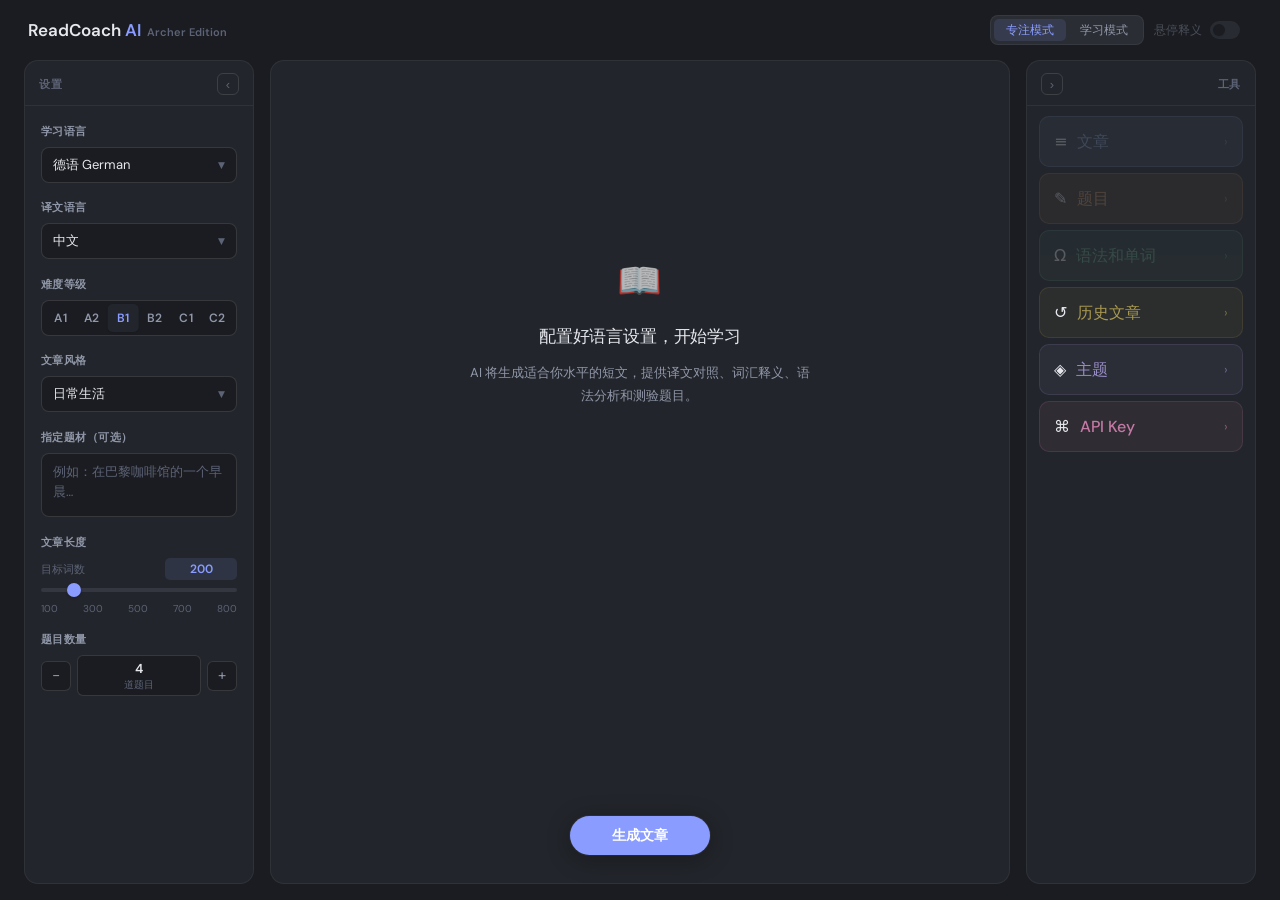
==== commit 656c6126: "Customize project ownership" ====
--- a/src/index.html
+++ b/src/index.html
@@ -4,7 +4,10 @@
 <head>
   <meta charset="UTF-8">
   <meta name="viewport" content="width=device-width, initial-scale=1.0">
-  <title>ReadCoach AI · 智能语言学习</title>
+  <title>ReadCoach AI by Archer · 智能语言学习</title>
+  <meta name="description" content="Archer's customized open-source AI reading coach for foreign-language learning.">
+  <meta name="author" content="Archer">
+  <meta name="repository" content="https://github.com/Archer-hx/ReadCoachAI">
   <link rel="stylesheet" href="css/theme.css">
   <link rel="stylesheet" href="css/layout.css">
   <link rel="stylesheet" href="css/components.css">
@@ -18,7 +21,7 @@
        TOP BAR
        ═══════════════════════════════════════ -->
   <div class="top-bar">
-    <div class="logo">ReadCoach<span> AI</span></div>
+    <div class="logo">ReadCoach<span> AI</span><span class="edition">Archer Edition</span></div>
     <div class="top-bar-right">
       <div class="mode-toggle">
         <button class="mode-btn focus-active active" id="modeFocusBtn" onclick="setMode('focus')">专注模式</button>
--- a/src/css/layout.css
+++ b/src/css/layout.css
@@ -24,7 +24,7 @@
   font-size: 17px;
   font-weight: 600;
   color: var(--text);
-  letter-spacing: -0.015em;
+  letter-spacing: 0;
   white-space: nowrap;
   padding-right: 0.5rem;
   flex-shrink: 0;
@@ -33,6 +33,15 @@
 .logo span {
   color: var(--accent);
   font-weight: 600;
+}
+
+.logo .edition {
+  margin-left: 6px;
+  font-size: 11px;
+  font-weight: 600;
+  color: var(--text3);
+  letter-spacing: 0;
+  vertical-align: middle;
 }
 
 .header-right {
